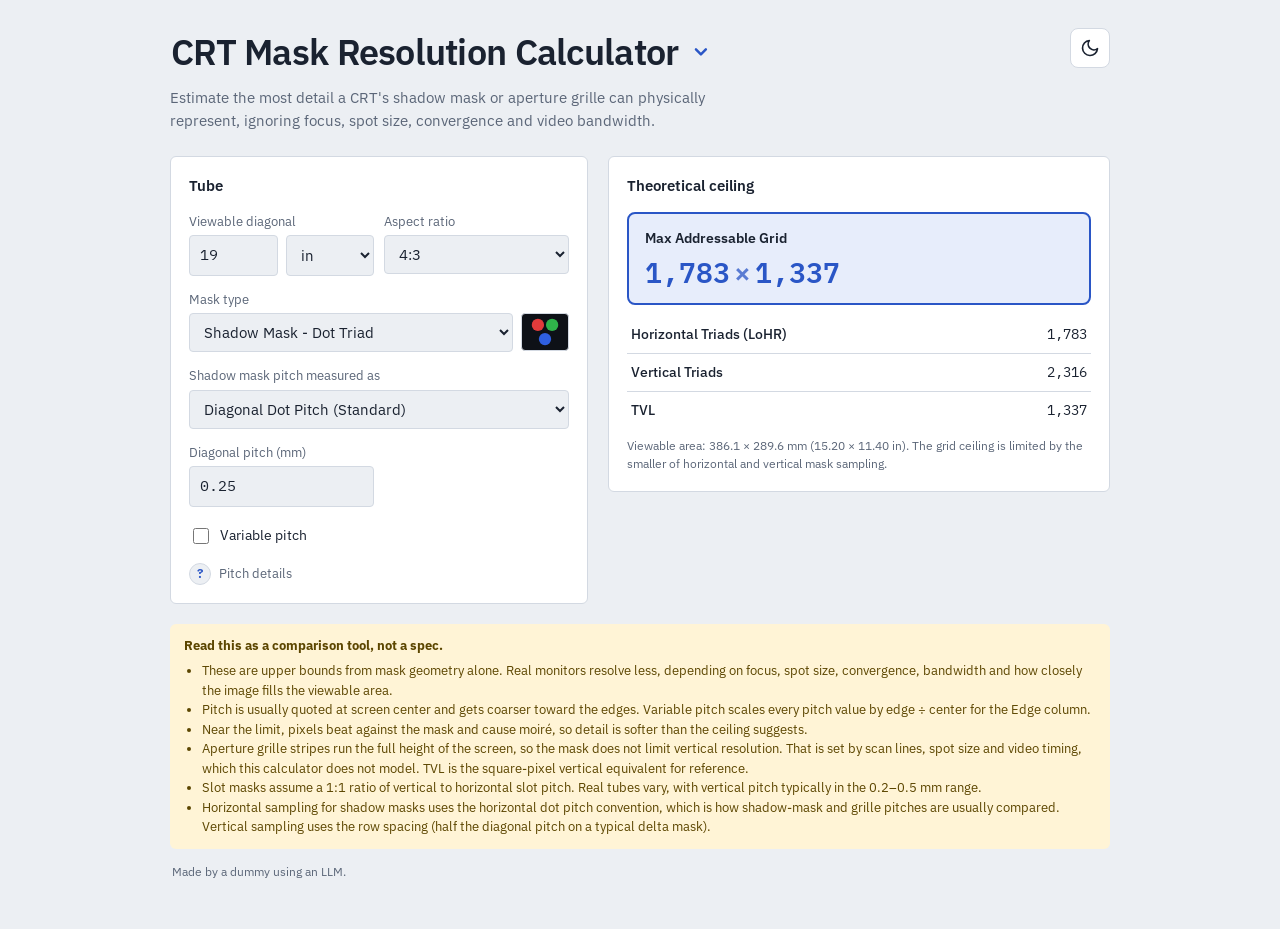
==== crt-mask-calculator/index.html @ 65898982 "Added CRT mask calculator, made more cohesive Included the third tool: mask calculator. Made the vis" ====
<!DOCTYPE html>
<html lang="en">
<head>
<meta charset="utf-8">
<meta name="viewport" content="width=device-width, initial-scale=1, viewport-fit=cover">
<title>CRT Mask Resolution Calculator</title>
<link rel="stylesheet" href="../shared.css">
<style>
.grid{display:grid;grid-template-columns:minmax(0,5fr) minmax(0,6fr);gap:20px;align-items:start}
h2{font-size:15px;font-weight:600;margin:0 0 14px}
.fields{display:grid;grid-template-columns:minmax(0,1fr) minmax(0,1fr);gap:14px 10px}
.full{grid-column:1/-1}
.row{display:flex;gap:8px}.row>*{flex:1;min-width:0}
.row>.ico{flex:0 0 48px;width:48px;height:38px;border-radius:4px;background:#0e1117;border:1px solid var(--line)}
.vrow{display:flex;gap:10px;align-items:flex-end}.vrow>*{flex:1;min-width:0}
.check{display:flex;gap:8px;align-items:center;height:38px;color:var(--ink);font-size:14px;margin:0}
.check input{width:16px;height:16px;accent-color:var(--accent)}
.helprow{position:relative;display:flex;align-items:center;gap:8px;font-size:13px;color:var(--muted)}
.helpbtn{width:22px;height:22px;padding:0;border-radius:50%;border:1px solid var(--line);background:var(--bg);color:var(--accent);font:600 13px/1 "IBM Plex Sans",system-ui,sans-serif;cursor:help}
.helpbtn:hover,.helpbtn[aria-expanded=true]{border-color:var(--accent)}
.helpbtn:focus-visible{outline:2px solid var(--accent);outline-offset:1px}
.vcell{align-self:stretch;margin-top:-14px;display:flex;flex-direction:column;justify-content:space-between}
.vcell .check{height:30px;margin-top:14px}
.pop{position:absolute;left:0;bottom:100%;z-index:20;width:max-content;max-width:min(320px,calc(100vw - 64px));margin-bottom:6px;padding:10px 12px;background:var(--panel);color:var(--ink);border:1px solid var(--line);border-radius:6px;box-shadow:0 8px 24px rgba(0,0,0,.25);font-size:12.5px;line-height:1.45}
.pop[hidden]{display:none}
.pop p{margin:0 0 6px}.pop p:last-child{margin:0}
.hint{font-size:12px;color:var(--muted);margin:4px 0 0}
.hide{display:none!important}
.ghost{visibility:hidden}
.hero{background:var(--hero);border:2px solid var(--accent);border-radius:8px;padding:14px 16px;margin-bottom:12px}
.hl{font-size:14px;font-weight:600;margin-bottom:6px}
.hcells{display:flex}
.hc{flex:1;font-family:"IBM Plex Mono",ui-monospace,monospace;font-weight:600;font-size:28px;line-height:1.2;color:var(--accent);white-space:nowrap}
.hc+.hc{border-left:1px solid var(--accent);padding-left:14px}
.hc em{display:block;font:500 11px "IBM Plex Sans",system-ui,sans-serif;color:var(--muted)}
.ast{display:inline-block;width:.34em;height:.34em;margin-left:.1em;vertical-align:.4em;fill:none;stroke:currentColor;stroke-width:1.5}
.hn{font-size:12px;line-height:1.35;color:var(--muted);margin:8px 0 0}
.hero{container-type:inline-size}
.hero.multi .hc{font-size:clamp(13px,calc(6cqw - 3px),22px)}
.hero.multi .hc{padding-right:12px}
.x{margin:0 .14em;opacity:.75}
.tbl{width:100%;border-collapse:collapse;font-size:14px}
.tbl th,.tbl td{padding:8px 4px;border-bottom:1px solid var(--line)}
.tbl tr:last-child>*{border-bottom:0}
.tbl th{text-align:left;font-weight:500}
.tbl thead th{color:var(--muted);font-size:12px;text-align:right}
.tbl td{padding-left:12px;text-align:right;font-family:"IBM Plex Mono",ui-monospace,monospace;white-space:nowrap}
.note{background:var(--warn);color:var(--warnink);border-radius:6px;padding:12px 14px;font-size:13px;margin-top:20px}
.note ul{margin:6px 0 0;padding-left:18px}
.err{color:#c0392b;font-size:13px}
@media (max-width:760px){
 .grid{grid-template-columns:minmax(0,1fr);gap:10px}
 main{padding:10px 10px 28px}
 .sub,.hint,h2{display:none}
 section{padding:12px}
 .fields{gap:10px 8px}
 .hero{padding:10px 12px;margin-bottom:6px}
 .hl{margin-bottom:2px;font-size:13px}
 .hc{font-size:26px}
 .hc+.hc{padding-left:10px}
 .tbl{font-size:13px}.tbl th,.tbl td{padding:6px 2px}.tbl td{padding-left:8px}
 .note{margin-top:10px}
 .hn{font-size:10px}
}
</style>
</head>
<body>
<main>
<h1>CRT Mask Resolution Calculator</h1>
<p class="sub">Estimate the most detail a CRT's shadow mask or aperture grille can physically represent, ignoring focus, spot size, convergence and video bandwidth.</p>

<div class="grid">
<section aria-labelledby="in">
<h2 id="in">Tube</h2>
<div class="fields" id="fields">

<div>
<label for="diag">Viewable diagonal</label>
<div class="row">
<input enterkeyhint="next" id="diag" type="number" min="1" step="any" value="19" inputmode="decimal">
<select id="unit" aria-label="Diagonal unit"><option value="in">in</option><option value="mm">mm</option></select>
</div>
</div>

<div>
<label for="ar">Aspect ratio</label>
<select id="ar">
<option value="4:3" selected>4:3</option><option value="5:4">5:4</option><option value="16:10">16:10</option><option value="16:9">16:9</option><option value="3:2">3:2</option><option value="custom">Custom…</option>
</select>
</div>

<div class="full row hide" id="arc">
<input enterkeyhint="next" id="aw" type="number" min="0.1" step="any" value="4" aria-label="Aspect width">
<input enterkeyhint="next" id="ah" type="number" min="0.1" step="any" value="3" aria-label="Aspect height">
</div>

<div class="full">
<label for="mask">Mask type</label>
<div class="row">
<select id="mask" aria-label="Mask type">
<option value="grille">Aperture Grille</option>
<option value="shadow" selected>Shadow Mask - Dot Triad</option>
<option value="slot">Shadow Mask - Slot Mask</option>
</select>
<svg class="ico" id="maskIcon" viewBox="0 0 48 38" aria-hidden="true"></svg>
</div>
</div>

<div class="full" id="shadowMode">
<label for="smode">Shadow mask pitch measured as</label>
<select id="smode">
<option value="diag" selected>Diagonal Dot Pitch (Standard)</option>
<option value="horiz">Horizontal Dot Pitch</option>
<option value="hv">Horizontal + Vertical Pitch</option>
</select>
</div>

<div>
<label for="pitch" id="pitchLabel">Dot pitch (mm)</label>
<input enterkeyhint="next" id="pitch" type="number" min="0.01" step="0.001" value="0.25" inputmode="decimal">
</div>

<div id="vwrap" class="hide">
<label for="vpitch" id="vpLabel">Vertical pitch (mm)</label>
<input enterkeyhint="next" id="vpitch" type="number" min="0" step="0.001" value="" inputmode="decimal">
</div>

<div class="full vrow" id="vrow">
<div class="vcell"><label class="check"><input enterkeyhint="next" id="var" type="checkbox"> Variable pitch</label>
<div class="helprow">
<button type="button" id="helpBtn" class="helpbtn" aria-expanded="false" aria-controls="helpPop" aria-label="Pitch details">?</button>
<span>Pitch details</span>
<div id="helpPop" class="pop" role="tooltip" hidden></div>
</div></div>
<div id="spacer" class="ghost hide" aria-hidden="true"><label>&nbsp;</label><input type="number" disabled tabindex="-1"></div>
<div id="edgeWrap" class="hide">
<label for="edge">Edge pitch (mm)</label>
<input enterkeyhint="next" id="edge" type="number" min="0.01" step="0.001" value="0.28" inputmode="decimal">
</div>
</div>

</div>
</section>

<section id="outSec" aria-label="Results">
<h2>Theoretical ceiling</h2>
<div id="results"></div>
</section>
</div>

<div class="note">
<strong>Read this as a comparison tool, not a spec.</strong>
<ul>
<li>These are upper bounds from mask geometry alone. Real monitors resolve less, depending on focus, spot size, convergence, bandwidth and how closely the image fills the viewable area.</li>
<li>Pitch is usually quoted at screen center and gets coarser toward the edges. Variable pitch scales every pitch value by edge ÷ center for the Edge column.</li>
<li>Near the limit, pixels beat against the mask and cause moiré, so detail is softer than the ceiling suggests.</li>
<li>Aperture grille stripes run the full height of the screen, so the mask does not limit vertical resolution. That is set by scan lines, spot size and video timing, which this calculator does not model. TVL is the square-pixel vertical equivalent for reference.</li>
<li>Slot masks assume a 1:1 ratio of vertical to horizontal slot pitch. Real tubes vary, with vertical pitch typically in the 0.2–0.5 mm range.</li>
<li>Horizontal sampling for shadow masks uses the horizontal dot pitch convention, which is how shadow-mask and grille pitches are usually compared. Vertical sampling uses the row spacing (half the diagonal pitch on a typical delta mask).</li>
</ul>
</div>
<p style="color:var(--muted);font-size:12px;margin:14px 2px 0">Made by a dummy using an LLM.</p>
</main>

<script>
const $ = id => document.getElementById(id);
const fmt = (v, d=0) => Number.isFinite(v) ? v.toLocaleString("en-US",{maximumFractionDigits:d,minimumFractionDigits:d}) : "–";
const SHADOW_H = Math.sqrt(3)/2, SHADOW_V = 0.5;
const R="#e23b3b",G="#2fb34a",B="#2f5fe0";
const ICONS={
 grille:`<rect x="10" y="5" width="8" height="28" fill="${R}"/><rect x="20" y="5" width="8" height="28" fill="${G}"/><rect x="30" y="5" width="8" height="28" fill="${B}"/>`,
 slot:`<rect x="10" y="5" width="8" height="28" rx="4" fill="${R}"/><rect x="20" y="5" width="8" height="28" rx="4" fill="${G}"/><rect x="30" y="5" width="8" height="28" rx="4" fill="${B}"/>`,
 shadow:`<circle cx="16.5" cy="11.5" r="6.5" fill="${R}"/><circle cx="31.5" cy="11.5" r="6.5" fill="${G}"/><circle cx="24" cy="26.5" r="6.5" fill="${B}"/>`
};

function aspect(){
  if ($("ar").value === "custom") return [parseFloat($("aw").value), parseFloat($("ah").value)];
  return $("ar").value.split(":").map(Number);
}

function setLabels(){
  $("maskIcon").innerHTML = ICONS[$("mask").value];
  const m = $("mask").value, s = $("smode").value;
  $("shadowMode").classList.toggle("hide", m !== "shadow");
  const vw = $("vwrap");
  let label = "Stripe pitch (mm)", hint = "Horizontal distance between same-color stripes.";
  vw.classList.add("hide");
  if (m === "slot"){
    label = "Slot pitch (mm)"; hint = "Horizontal distance between same-color slots. Vertical pitch is assumed equal to horizontal (1:1).";
  } else if (m === "shadow"){
    if (s === "diag"){ label = "Diagonal pitch (mm)"; hint = "Distance between nearest same-color dots. Assumes a typical delta layout (horizontal = 0.866×, row spacing = 0.5×)."; }
    if (s === "horiz"){ label = "Horizontal pitch (mm)"; hint = "Row spacing is assumed to be 0.577× this value (same geometry as a typical delta mask)."; }
    if (s === "hv"){
      label = "Horizontal pitch (mm)"; hint = "Horizontal component of the dot spacing between adjacent rows.";
      vw.classList.remove("hide");
      $("vpLabel").textContent = "Vertical pitch (mm)";
    }
  }
  $("pitchLabel").textContent = label;
  const help = [`<b>${label.replace(" (mm)","")}:</b> ${hint}`];
  if (m === "shadow" && s === "hv") help.push("<b>Vertical pitch:</b> Distance between adjacent dot rows.");
  help.push("<b>Variable pitch:</b> Pitch usually gets coarser toward the screen edges. Enable this to enter an edge pitch.");
  $("helpPop").innerHTML = help.map(x => `<p>${x}</p>`).join("");
}

function pitches(scale){
  const m = $("mask").value, s = $("smode").value;
  const p = parseFloat($("pitch").value) * scale;
  const vp = parseFloat($("vpitch").value) * scale;
  if (m === "grille") return {ph:p, pv:null};
  if (m === "slot")   return {ph:p, pv:p};
  if (s === "diag")   return {ph:p*SHADOW_H, pv:p*SHADOW_V};
  if (s === "horiz")  return {ph:p, pv:p*SHADOW_V/SHADOW_H};
  return {ph:p, pv: vp > 0 ? vp : null};
}

function calc(scale, W, H, ar){
  const {ph, pv} = pitches(scale);
  const hTri = W/ph, vRows = pv ? H/pv : Infinity;
  const hres = Math.floor(Math.min(hTri, vRows*ar));
  return {hTri, vRows, tvl:H/ph, hres, vres:Math.round(hres/ar)};
}

function render(){
  setLabels();
  const ew = $("edgeWrap"), wantRow = !$("vwrap").classList.contains("hide");
  if (wantRow && ew.parentNode !== $("vrow")) $("vrow").appendChild(ew);
  else if (!wantRow && ew.parentNode !== $("fields")) $("vwrap").after(ew);
  const on = $("var").checked, inRow = ew.parentNode === $("vrow");
  ew.classList.toggle("hide", !on && !inRow);
  ew.classList.toggle("ghost", !on && inRow);
  $("spacer").classList.toggle("hide", !($("mask").value === "shadow" && !inRow));
  $("arc").classList.toggle("hide", $("ar").value !== "custom");
  const [a,b] = aspect(), d = parseFloat($("diag").value), p = parseFloat($("pitch").value);
  if (!(a>0 && b>0 && d>0 && p>0)){ $("results").innerHTML = '<p class="err">Enter a positive diagonal, aspect ratio and pitch.</p>'; return; }
  const dmm = $("unit").value === "in" ? d*25.4 : d;
  const k = dmm/Math.hypot(a,b), W = a*k, H = b*k, ar = a/b;
  const useEdge = $("var").checked && parseFloat($("edge").value) > 0;
  const cols = [{name:"Center", r:calc(1,W,H,ar)}];
  if (useEdge) cols.push({name:"Edge", r:calc(parseFloat($("edge").value)/p,W,H,ar)});
  const multi = cols.length > 1;

  const hero = `<div class="hero ${multi?"multi":""}"><div class="hl">Max Addressable Grid</div><div class="hcells">${cols.map(c=>`<div class="hc">${multi?`<em>${c.name}</em>`:""}${fmt(c.r.hres)}<span class="x">×</span>${c.r.vRows===Infinity ? `${fmt(c.r.vres)}<svg class="ast" viewBox="0 0 10 10" aria-hidden="true"><path d="M5 .6V9.4M1.2 2.8L8.8 7.2M1.2 7.2L8.8 2.8"/></svg>` : fmt(c.r.vres)}</div>`).join("")}</div></div>`;
  const tr = (l,f) => `<tr><th scope="row">${l}</th>${cols.map(c=>`<td>${f(c.r)}</td>`).join("")}</tr>`;
  const head = multi ? `<thead><tr><th></th>${cols.map(c=>`<th>${c.name}</th>`).join("")}</tr></thead>` : "";
  $("results").innerHTML = hero +
    `<table class="tbl">${head}<tbody>` +
    tr("Horizontal Triads (LoHR)", r=>fmt(Math.floor(r.hTri))) +
    tr("Vertical Triads", r=>r.vRows===Infinity ? "no limit" : fmt(Math.floor(r.vRows))) +
    tr("TVL", r=>fmt(Math.floor(r.tvl))) +
    `</tbody></table>` +
    (cols.some(c=>c.r.vRows===Infinity) ? `<p class="hn">*Aperture grilles do not limit vertical resolution. This number is the square-pixel equivalent, the same as TVL.</p>` : "") +
    `<p class="hint" style="margin-top:8px">Viewable area: ${fmt(W,1)} × ${fmt(H,1)} mm (${fmt(W/25.4,2)} × ${fmt(H/25.4,2)} in). The grid ceiling is limited by the smaller of horizontal and vertical mask sampling.</p>`;
}

document.querySelectorAll("input,select").forEach(e => e.addEventListener("input", render));
render();

const hb = $("helpBtn"), hp = $("helpPop"); let pinned = false;
const showHelp = o => { hp.hidden = !o; hb.setAttribute("aria-expanded", o ? "true" : "false"); };
hb.addEventListener("mouseenter", () => showHelp(true));
hb.addEventListener("mouseleave", () => { if (!pinned) showHelp(false); });
hb.addEventListener("focus", () => showHelp(true));
hb.addEventListener("blur", () => { if (!pinned) showHelp(false); });
hb.addEventListener("click", e => { e.stopPropagation(); pinned = !pinned; showHelp(pinned); });
document.addEventListener("click", () => { pinned = false; showHelp(false); });
document.addEventListener("keydown", e => { if (e.key === "Escape") { pinned = false; showHelp(false); } });
const fieldList = () => [...document.querySelectorAll(".fields input, .fields select")].filter(e => e.offsetParent !== null && !e.closest(".ghost"));
document.querySelectorAll(".fields input").forEach(e => {
  if (e.type === "number"){
    let fresh = false;
    e.addEventListener("focus", () => { fresh = true; setTimeout(() => e.select(), 0); });
    e.addEventListener("mouseup", ev => {
      const onSpinner = ev.clientX > e.getBoundingClientRect().right - 28;
      if (fresh && !onSpinner) ev.preventDefault();
      fresh = false;
    });
  }
  e.addEventListener("keydown", ev => {
    if (ev.key !== "Enter") return;
    ev.preventDefault();
    const list = fieldList(), i = list.indexOf(e);
    if (i >= 0 && i < list.length - 1) list[i+1].focus(); else e.blur();
  });
});
</script>
<script src="../tools.js"></script>
</body>
</html>
---- shared.css ----
/* Shared design for all Video-Timing-Calculator tools: colors, fonts, base layout.
   Each page links this file, then adds only its own page-specific CSS. */
@import url("https://fonts.googleapis.com/css2?family=IBM+Plex+Sans:wght@400;500;600&family=IBM+Plex+Mono:wght@400;500;600&display=swap");
:root{color-scheme:light dark;--bg:#eceff3;--panel:#fff;--ink:#1a2230;--muted:#5b6678;--line:#d3d9e2;--accent:#2a56c6;--hero:#e7edfb;--warn:#fff4d6;--warnink:#5c4600;
box-sizing:border-box;padding-top:env(safe-area-inset-top,0px);padding-bottom:env(safe-area-inset-bottom,0px)}
@media (prefers-color-scheme:dark){:root:not([data-theme="light"]){--bg:#12161d;--panel:#1b212b;--ink:#e6eaf0;--muted:#98a3b5;--line:#2e3644;--accent:#8aabff;--hero:#1f2b49;--warn:#2d2711;--warnink:#e8d48a}}
:root[data-theme="light"]{color-scheme:light}
:root[data-theme="dark"]{color-scheme:dark;--bg:#12161d;--panel:#1b212b;--ink:#e6eaf0;--muted:#98a3b5;--line:#2e3644;--accent:#8aabff;--hero:#1f2b49;--warn:#2d2711;--warnink:#e8d48a}
html{-webkit-text-size-adjust:100%;text-size-adjust:100%;scroll-padding-top:env(safe-area-inset-top,0px)}
*{box-sizing:border-box}
body{margin:0;background:var(--bg);color:var(--ink);font:400 15px/1.5 "IBM Plex Sans",system-ui,sans-serif}
main{max-width:980px;margin:0 auto;padding:28px 20px 48px}
h1{font-size:36px;line-height:1.15;font-weight:600;margin:0 0 12px;letter-spacing:-.02em}
.sub{color:var(--muted);margin:0 0 24px;max-width:62ch}
section{background:var(--panel);border:1px solid var(--line);border-radius:6px;padding:18px}
label,.lbl{display:block;font-size:13px;color:var(--muted);margin:0 0 4px}
input[type=number],input[type=text],select{width:100%;font:inherit;font-family:"IBM Plex Mono",ui-monospace,monospace;color:var(--ink);background:var(--bg);border:1px solid var(--line);border-radius:4px;padding:8px 10px;min-width:0}
select{font-family:inherit}
input:focus-visible,select:focus-visible{outline:2px solid var(--accent);outline-offset:1px}
a{color:var(--accent)}
@media (max-width:760px){main{padding:10px 10px 28px}h1{font-size:24px;margin:0 0 14px}.sub{display:none}}
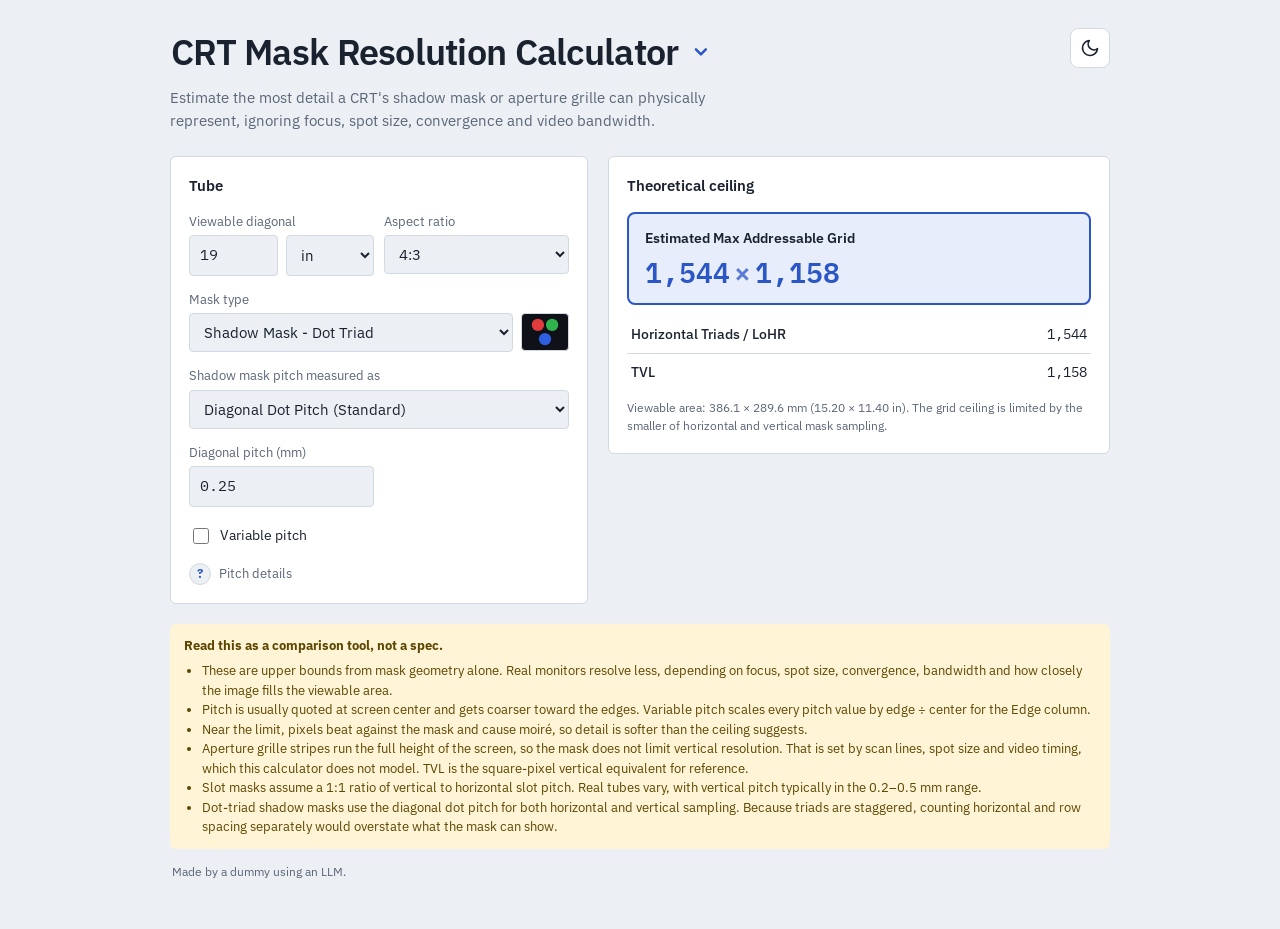
==== commit 7041eb6b: "Mask calculator updates, Resolution Compare tool, export options CRT Mask Calculator: - Dot-triad ma" ====
--- a/crt-mask-calculator/index.html
+++ b/crt-mask-calculator/index.html
@@ -117,12 +117,12 @@
 
 <div>
 <label for="pitch" id="pitchLabel">Dot pitch (mm)</label>
-<input enterkeyhint="next" id="pitch" type="number" min="0.01" step="0.001" value="0.25" inputmode="decimal">
+<input enterkeyhint="next" id="pitch" type="number" min="0.01" step="0.01" value="0.25" inputmode="decimal">
 </div>
 
 <div id="vwrap" class="hide">
 <label for="vpitch" id="vpLabel">Vertical pitch (mm)</label>
-<input enterkeyhint="next" id="vpitch" type="number" min="0" step="0.001" value="" inputmode="decimal">
+<input enterkeyhint="next" id="vpitch" type="number" min="0" step="0.01" value="" inputmode="decimal">
 </div>
 
 <div class="full vrow" id="vrow">
@@ -135,7 +135,7 @@
 <div id="spacer" class="ghost hide" aria-hidden="true"><label>&nbsp;</label><input type="number" disabled tabindex="-1"></div>
 <div id="edgeWrap" class="hide">
 <label for="edge">Edge pitch (mm)</label>
-<input enterkeyhint="next" id="edge" type="number" min="0.01" step="0.001" value="0.28" inputmode="decimal">
+<input enterkeyhint="next" id="edge" type="number" min="0.01" step="0.01" value="0.28" inputmode="decimal">
 </div>
 </div>
 
@@ -156,7 +156,7 @@
 <li>Near the limit, pixels beat against the mask and cause moiré, so detail is softer than the ceiling suggests.</li>
 <li>Aperture grille stripes run the full height of the screen, so the mask does not limit vertical resolution. That is set by scan lines, spot size and video timing, which this calculator does not model. TVL is the square-pixel vertical equivalent for reference.</li>
 <li>Slot masks assume a 1:1 ratio of vertical to horizontal slot pitch. Real tubes vary, with vertical pitch typically in the 0.2–0.5 mm range.</li>
-<li>Horizontal sampling for shadow masks uses the horizontal dot pitch convention, which is how shadow-mask and grille pitches are usually compared. Vertical sampling uses the row spacing (half the diagonal pitch on a typical delta mask).</li>
+<li>Dot-triad shadow masks use the diagonal dot pitch for both horizontal and vertical sampling. Because triads are staggered, counting horizontal and row spacing separately would overstate what the mask can show.</li>
 </ul>
 </div>
 <p style="color:var(--muted);font-size:12px;margin:14px 2px 0">Made by a dummy using an LLM.</p>
@@ -188,10 +188,10 @@
   if (m === "slot"){
     label = "Slot pitch (mm)"; hint = "Horizontal distance between same-color slots. Vertical pitch is assumed equal to horizontal (1:1).";
   } else if (m === "shadow"){
-    if (s === "diag"){ label = "Diagonal pitch (mm)"; hint = "Distance between nearest same-color dots. Assumes a typical delta layout (horizontal = 0.866×, row spacing = 0.5×)."; }
-    if (s === "horiz"){ label = "Horizontal pitch (mm)"; hint = "Row spacing is assumed to be 0.577× this value (same geometry as a typical delta mask)."; }
+    if (s === "diag"){ label = "Diagonal pitch (mm)"; hint = "Distance between nearest same-color dots. Used for both horizontal and vertical sampling."; }
+    if (s === "horiz"){ label = "Horizontal pitch (mm)"; hint = "Converted to a diagonal pitch (÷ 0.866, typical delta layout), which is used for both horizontal and vertical sampling."; }
     if (s === "hv"){
-      label = "Horizontal pitch (mm)"; hint = "Horizontal component of the dot spacing between adjacent rows.";
+      label = "Horizontal pitch (mm)"; hint = "Horizontal component of the dot spacing between adjacent rows. Combined with the vertical pitch into a diagonal pitch, used for both axes.";
       vw.classList.remove("hide");
       $("vpLabel").textContent = "Vertical pitch (mm)";
     }
@@ -209,9 +209,8 @@
   const vp = parseFloat($("vpitch").value) * scale;
   if (m === "grille") return {ph:p, pv:null};
   if (m === "slot")   return {ph:p, pv:p};
-  if (s === "diag")   return {ph:p*SHADOW_H, pv:p*SHADOW_V};
-  if (s === "horiz")  return {ph:p, pv:p*SHADOW_V/SHADOW_H};
-  return {ph:p, pv: vp > 0 ? vp : null};
+  const d = s === "diag" ? p : (s === "hv" && vp > 0 ? Math.hypot(p, vp) : p / SHADOW_H);
+  return {ph:d, pv:d};
 }
 
 function calc(scale, W, H, ar){
@@ -240,13 +239,12 @@
   if (useEdge) cols.push({name:"Edge", r:calc(parseFloat($("edge").value)/p,W,H,ar)});
   const multi = cols.length > 1;
 
-  const hero = `<div class="hero ${multi?"multi":""}"><div class="hl">Max Addressable Grid</div><div class="hcells">${cols.map(c=>`<div class="hc">${multi?`<em>${c.name}</em>`:""}${fmt(c.r.hres)}<span class="x">×</span>${c.r.vRows===Infinity ? `${fmt(c.r.vres)}<svg class="ast" viewBox="0 0 10 10" aria-hidden="true"><path d="M5 .6V9.4M1.2 2.8L8.8 7.2M1.2 7.2L8.8 2.8"/></svg>` : fmt(c.r.vres)}</div>`).join("")}</div></div>`;
+  const hero = `<div class="hero ${multi?"multi":""}"><div class="hl">Estimated Max Addressable Grid</div><div class="hcells">${cols.map(c=>`<div class="hc">${multi?`<em>${c.name}</em>`:""}${fmt(c.r.hres)}<span class="x">×</span>${c.r.vRows===Infinity ? `${fmt(c.r.vres)}<svg class="ast" viewBox="0 0 10 10" aria-hidden="true"><path d="M5 .6V9.4M1.2 2.8L8.8 7.2M1.2 7.2L8.8 2.8"/></svg>` : fmt(c.r.vres)}</div>`).join("")}</div></div>`;
   const tr = (l,f) => `<tr><th scope="row">${l}</th>${cols.map(c=>`<td>${f(c.r)}</td>`).join("")}</tr>`;
   const head = multi ? `<thead><tr><th></th>${cols.map(c=>`<th>${c.name}</th>`).join("")}</tr></thead>` : "";
   $("results").innerHTML = hero +
     `<table class="tbl">${head}<tbody>` +
-    tr("Horizontal Triads (LoHR)", r=>fmt(Math.floor(r.hTri))) +
-    tr("Vertical Triads", r=>r.vRows===Infinity ? "no limit" : fmt(Math.floor(r.vRows))) +
+    tr("Horizontal Triads / LoHR", r=>fmt(Math.floor(r.hTri))) +
     tr("TVL", r=>fmt(Math.floor(r.tvl))) +
     `</tbody></table>` +
     (cols.some(c=>c.r.vRows===Infinity) ? `<p class="hn">*Aperture grilles do not limit vertical resolution. This number is the square-pixel equivalent, the same as TVL.</p>` : "") +
@@ -265,7 +263,6 @@
 hb.addEventListener("click", e => { e.stopPropagation(); pinned = !pinned; showHelp(pinned); });
 document.addEventListener("click", () => { pinned = false; showHelp(false); });
 document.addEventListener("keydown", e => { if (e.key === "Escape") { pinned = false; showHelp(false); } });
-const fieldList = () => [...document.querySelectorAll(".fields input, .fields select")].filter(e => e.offsetParent !== null && !e.closest(".ghost"));
 document.querySelectorAll(".fields input").forEach(e => {
   if (e.type === "number"){
     let fresh = false;
@@ -276,12 +273,6 @@
       fresh = false;
     });
   }
-  e.addEventListener("keydown", ev => {
-    if (ev.key !== "Enter") return;
-    ev.preventDefault();
-    const list = fieldList(), i = list.indexOf(e);
-    if (i >= 0 && i < list.length - 1) list[i+1].focus(); else e.blur();
-  });
 });
 </script>
 <script src="../tools.js"></script>
